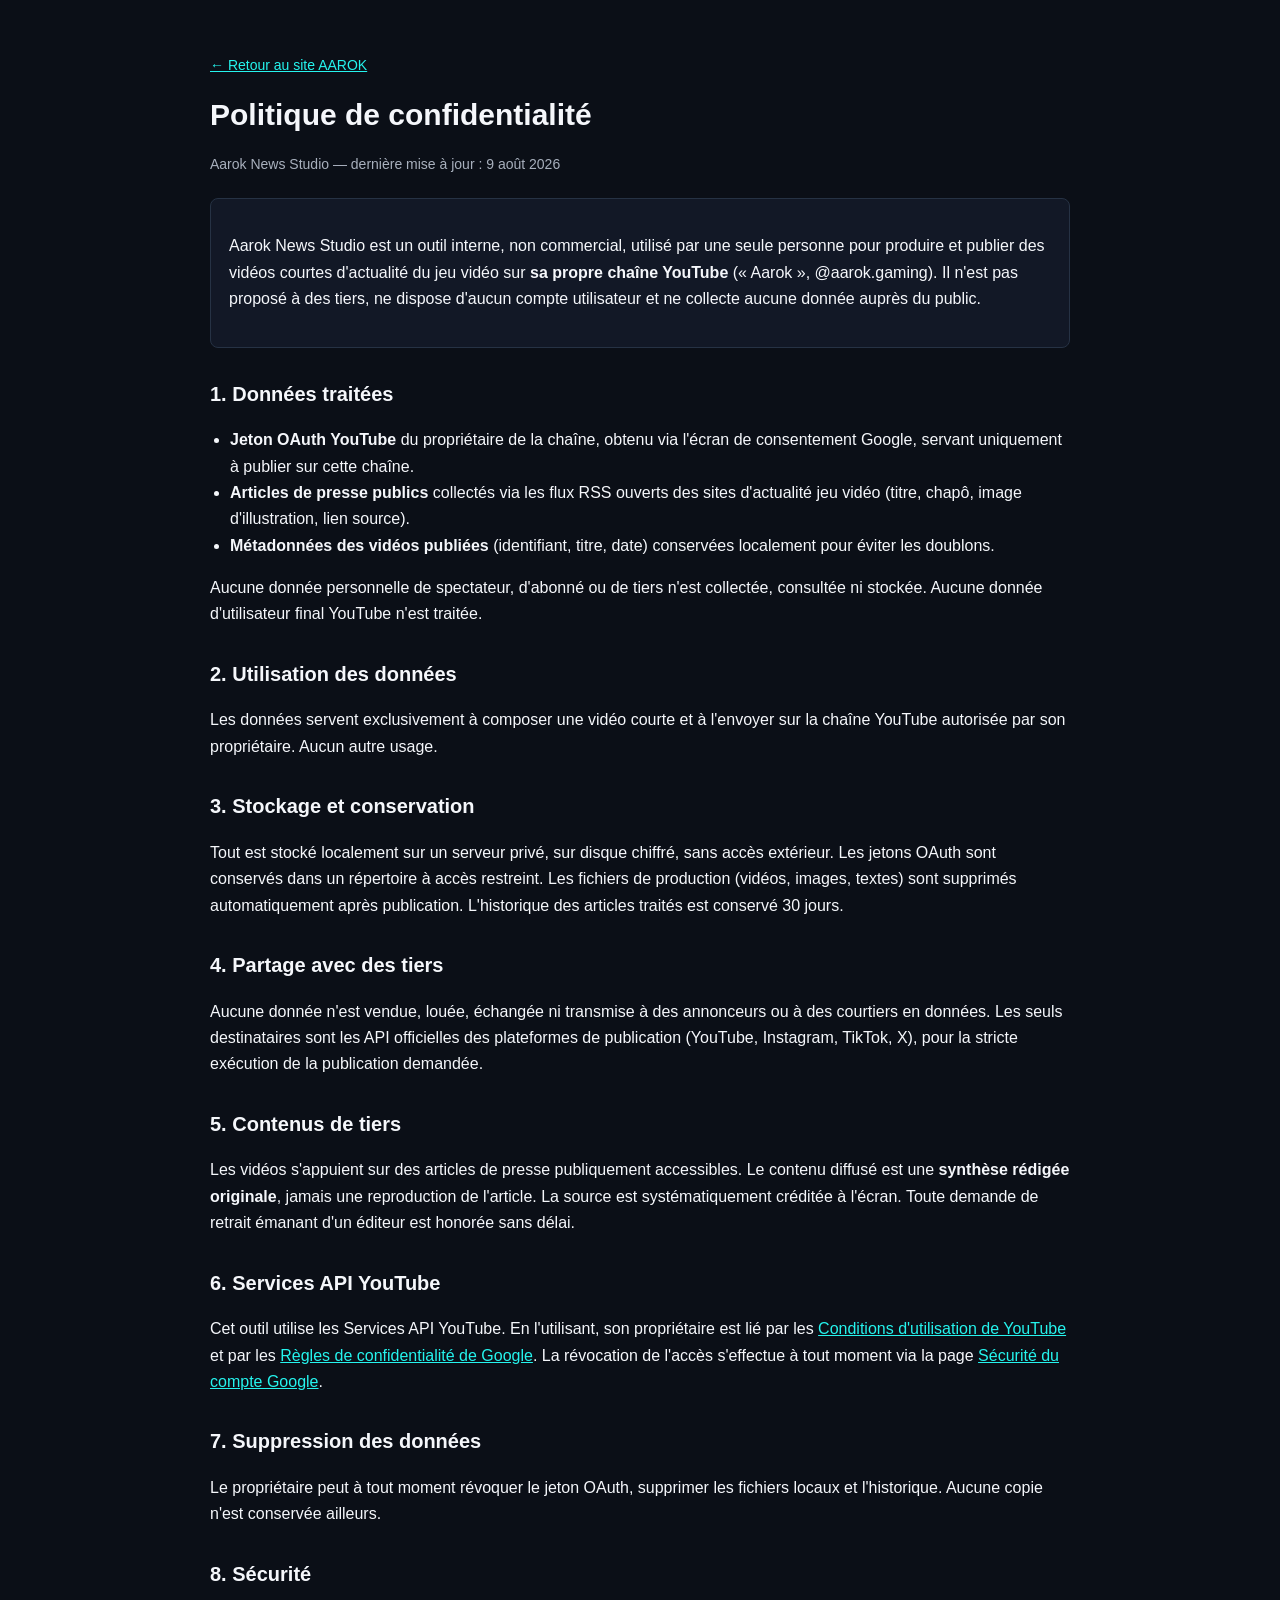
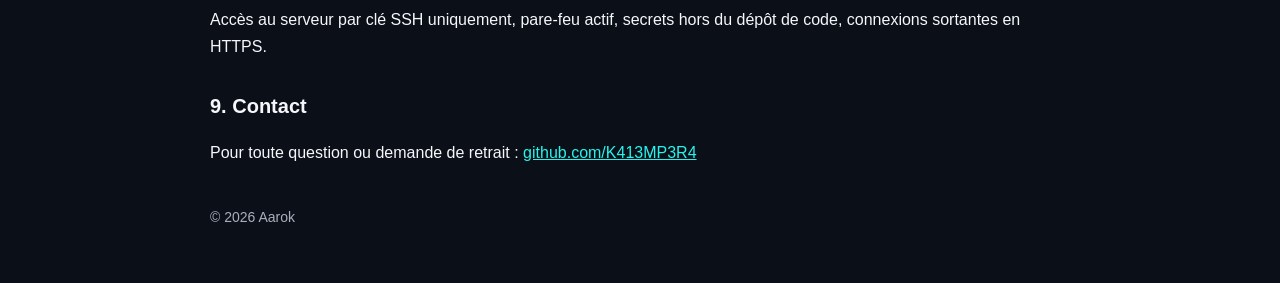
==== privacy.html @ 55c45776 "Add privacy policy for Aarok NewsPolitique de confidentialite - Aarok News Studio Studio This file c" ====
<!doctype html>
  <html lang="fr">
  <head>
  <meta charset="utf-8">
  <meta name="viewport" content="width=device-width, initial-scale=1">
  <title>Politique de confidentialité — Aarok News Studio</title>
  <style>
   body{margin:0;font-family:Arial,Helvetica,sans-serif;background:#0b0f17;color:#f5f7fb;line-height:1.65}
 main{max-width:860px;margin:0 auto;padding:40px 18px}
 a{color:#25f4ee} h1{font-size:30px;line-height:1.2} h2{font-size:20px;margin-top:30px}
 .muted{color:#a8b0bd;font-size:14px}
 .panel{border:1px solid #263244;background:#121826;border-radius:8px;padding:18px;margin-top:22px}
 ul{padding-left:20px}
   </style>
   </head>
   <body>
   <main>
   <p class="muted"><a href="./">← Retour au site AAROK</a></p>

<h1>Politique de confidentialité</h1>
<p class="muted">Aarok News Studio — dernière mise à jour : 9 août 2026</p>

   <div class="panel">
   <p>Aarok News Studio est un outil interne, non commercial, utilisé par une seule
personne pour produire et publier des vidéos courtes d'actualité du jeu vidéo sur
   <strong>sa propre chaîne YouTube</strong> (« Aarok », @aarok.gaming). Il n'est pas
   proposé à des tiers, ne dispose d'aucun compte utilisateur et ne collecte aucune
donnée auprès du public.</p>
   </div>

   <h2>1. Données traitées</h2>
   <ul>
   <li><strong>Jeton OAuth YouTube</strong> du propriétaire de la chaîne, obtenu via l'écran
  de consentement Google, servant uniquement à publier sur cette chaîne.</li>
<li><strong>Articles de presse publics</strong> collectés via les flux RSS ouverts des
sites d'actualité jeu vidéo (titre, chapô, image d'illustration, lien source).</li>
  <li><strong>Métadonnées des vidéos publiées</strong> (identifiant, titre, date) conservées
localement pour éviter les doublons.</li>
</ul>
<p>Aucune donnée personnelle de spectateur, d'abonné ou de tiers n'est collectée,
consultée ni stockée. Aucune donnée d'utilisateur final YouTube n'est traitée.</p>

<h2>2. Utilisation des données</h2>
<p>Les données servent exclusivement à composer une vidéo courte et à l'envoyer sur
la chaîne YouTube autorisée par son propriétaire. Aucun autre usage.</p>

<h2>3. Stockage et conservation</h2>
  <p>Tout est stocké localement sur un serveur privé, sur disque chiffré, sans accès
extérieur. Les jetons OAuth sont conservés dans un répertoire à accès restreint.
Les fichiers de production (vidéos, images, textes) sont supprimés automatiquement
après publication. L'historique des articles traités est conservé 30 jours.</p>

<h2>4. Partage avec des tiers</h2>
  <p>Aucune donnée n'est vendue, louée, échangée ni transmise à des annonceurs ou à
des courtiers en données. Les seuls destinataires sont les API officielles des
  plateformes de publication (YouTube, Instagram, TikTok, X), pour la stricte
exécution de la publication demandée.</p>

<h2>5. Contenus de tiers</h2>
<p>Les vidéos s'appuient sur des articles de presse publiquement accessibles. Le
contenu diffusé est une <strong>synthèse rédigée originale</strong>, jamais une
reproduction de l'article. La source est systématiquement créditée à l'écran.
Toute demande de retrait émanant d'un éditeur est honorée sans délai.</p>

<h2>6. Services API YouTube</h2>
  <p>Cet outil utilise les Services API YouTube. En l'utilisant, son propriétaire est
lié par les <a href="https://www.youtube.com/t/terms">Conditions d'utilisation de
YouTube</a> et par les
  <a href="https://policies.google.com/privacy">Règles de confidentialité de Google</a>.
La révocation de l'accès s'effectue à tout moment via la page
<a href="https://myaccount.google.com/permissions">Sécurité du compte Google</a>.</p>

  <h2>7. Suppression des données</h2>
   <p>Le propriétaire peut à tout moment révoquer le jeton OAuth, supprimer les fichiers
locaux et l'historique. Aucune copie n'est conservée ailleurs.</p>

<h2>8. Sécurité</h2>
<p>Accès au serveur par clé SSH uniquement, pare-feu actif, secrets hors du dépôt de
code, connexions sortantes en HTTPS.</p>

  <h2>9. Contact</h2>
<p>Pour toute question ou demande de retrait :
<a href="https://github.com/K413MP3R4">github.com/K413MP3R4</a></p>

<p class="muted" style="margin-top:40px">© 2026 Aarok</p>
</main>
</body>
</html>
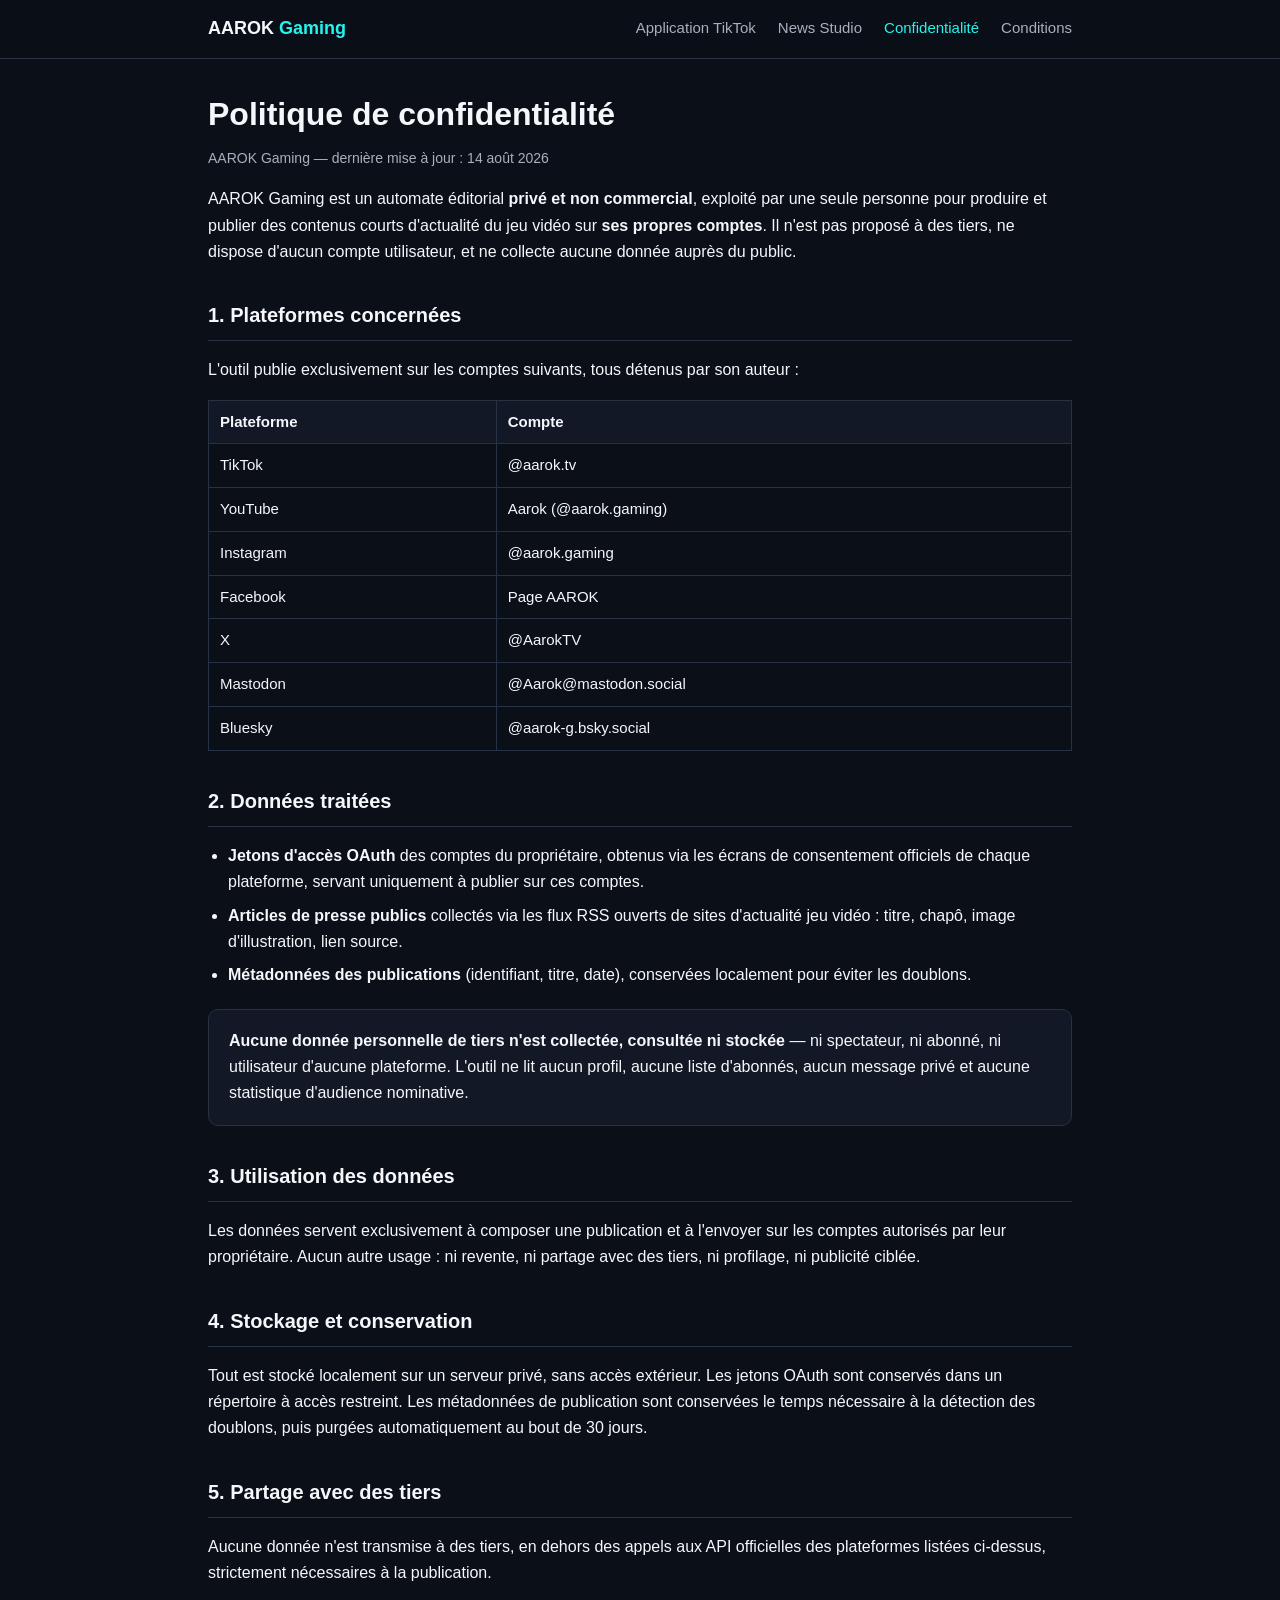
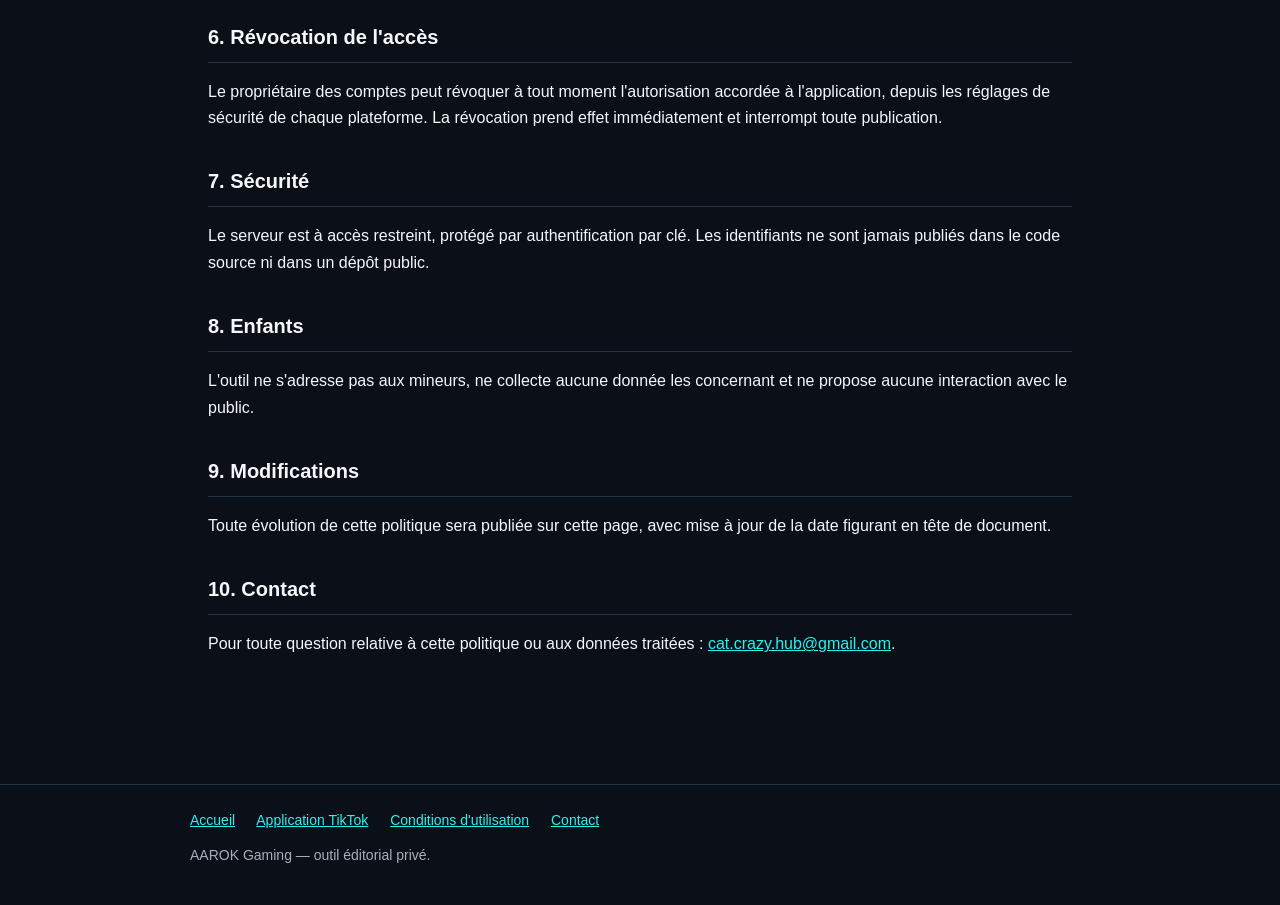
==== commit 9c36e465: "Confidentialite et conditions etendues a toutes les plateformes" ====
--- a/privacy.html
+++ b/privacy.html
@@ -1,88 +1,161 @@
-<!doctype html>
-  <html lang="fr">
-  <head>
-  <meta charset="utf-8">
-  <meta name="viewport" content="width=device-width, initial-scale=1">
-  <title>Politique de confidentialité — Aarok News Studio</title>
-  <style>
-   body{margin:0;font-family:Arial,Helvetica,sans-serif;background:#0b0f17;color:#f5f7fb;line-height:1.65}
- main{max-width:860px;margin:0 auto;padding:40px 18px}
- a{color:#25f4ee} h1{font-size:30px;line-height:1.2} h2{font-size:20px;margin-top:30px}
- .muted{color:#a8b0bd;font-size:14px}
- .panel{border:1px solid #263244;background:#121826;border-radius:8px;padding:18px;margin-top:22px}
- ul{padding-left:20px}
-   </style>
-   </head>
-   <body>
-   <main>
-   <p class="muted"><a href="./">← Retour au site AAROK</a></p>
+<!DOCTYPE html>
+<html lang="fr">
+<head>
+<meta charset="utf-8">
+<meta name="viewport" content="width=device-width, initial-scale=1">
+<title>Politique de confidentialité — AAROK Gaming</title>
+<meta name="description" content="Politique de confidentialité de l'automate éditorial AAROK Gaming : données traitées, conservation, droits, contact.">
+<style>
+  :root{--bg:#0b0f17;--panel:#121826;--line:#263244;--text:#f5f7fb;--muted:#a8b0bd;--cyan:#25f4ee}
+  *{box-sizing:border-box}
+  body{margin:0;background:var(--bg);color:var(--text);line-height:1.65;
+       font-family:-apple-system,BlinkMacSystemFont,"Segoe UI",Arial,Helvetica,sans-serif}
+  a{color:var(--cyan)}
+  header{border-bottom:1px solid var(--line);background:rgba(11,15,23,.95);
+         position:sticky;top:0;z-index:10;backdrop-filter:blur(8px)}
+  nav{max-width:900px;margin:0 auto;padding:14px 18px;display:flex;flex-wrap:wrap;
+      gap:6px 22px;align-items:center}
+  nav .marque{font-weight:700;font-size:18px;margin-right:auto;color:var(--text);text-decoration:none}
+  nav .marque span{color:var(--cyan)}
+  nav a{color:var(--muted);text-decoration:none;font-size:15px}
+  nav a:hover,nav a.actif{color:var(--cyan)}
+  main{max-width:900px;margin:0 auto;padding:36px 18px 60px}
+  h1{font-size:clamp(24px,4vw,32px);line-height:1.2;margin:0 0 6px}
+  h2{font-size:20px;margin:34px 0 10px;padding-bottom:8px;border-bottom:1px solid var(--line)}
+  .muted{color:var(--muted);font-size:14px}
+  .panel{border:1px solid var(--line);background:var(--panel);border-radius:10px;
+         padding:18px 20px;margin-top:20px}
+  ul{padding-left:20px} li{margin:7px 0}
+  table{border-collapse:collapse;width:100%;margin-top:12px;font-size:15px}
+  td,th{border:1px solid var(--line);padding:9px 11px;text-align:left;vertical-align:top}
+  th{background:var(--panel);font-weight:600}
+  code{background:#1c2534;border-radius:4px;padding:2px 6px;font-size:14px;
+       font-family:ui-monospace,SFMono-Regular,Consolas,monospace}
+  footer{border-top:1px solid var(--line);margin-top:50px;padding:24px 18px;
+         color:var(--muted);font-size:14px}
+  footer div{max-width:900px;margin:0 auto} footer a{margin-right:18px}
+</style>
+</head>
+<body>
 
-<h1>Politique de confidentialité</h1>
-<p class="muted">Aarok News Studio — dernière mise à jour : 9 août 2026</p>
+<header>
+  <nav>
+    <a class="marque" href="./">AAROK <span>Gaming</span></a>
+    <a href="tiktok-app.html">Application TikTok</a>
+    <a href="news-studio.html">News Studio</a>
+    <a href="privacy.html" class="actif">Confidentialité</a>
+    <a href="terms.html">Conditions</a>
+  </nav>
+</header>
 
-   <div class="panel">
-   <p>Aarok News Studio est un outil interne, non commercial, utilisé par une seule
-personne pour produire et publier des vidéos courtes d'actualité du jeu vidéo sur
-   <strong>sa propre chaîne YouTube</strong> (« Aarok », @aarok.gaming). Il n'est pas
-   proposé à des tiers, ne dispose d'aucun compte utilisateur et ne collecte aucune
-donnée auprès du public.</p>
-   </div>
+<main>
 
-   <h2>1. Données traitées</h2>
-   <ul>
-   <li><strong>Jeton OAuth YouTube</strong> du propriétaire de la chaîne, obtenu via l'écran
-  de consentement Google, servant uniquement à publier sur cette chaîne.</li>
-<li><strong>Articles de presse publics</strong> collectés via les flux RSS ouverts des
-sites d'actualité jeu vidéo (titre, chapô, image d'illustration, lien source).</li>
-  <li><strong>Métadonnées des vidéos publiées</strong> (identifiant, titre, date) conservées
-localement pour éviter les doublons.</li>
-</ul>
-<p>Aucune donnée personnelle de spectateur, d'abonné ou de tiers n'est collectée,
-consultée ni stockée. Aucune donnée d'utilisateur final YouTube n'est traitée.</p>
+  <h1>Politique de confidentialité</h1>
+  <p class="muted">AAROK Gaming — dernière mise à jour : 14 août 2026</p>
 
-<h2>2. Utilisation des données</h2>
-<p>Les données servent exclusivement à composer une vidéo courte et à l'envoyer sur
-la chaîne YouTube autorisée par son propriétaire. Aucun autre usage.</p>
+  <p>
+    AAROK Gaming est un automate éditorial <b>privé et non commercial</b>, exploité par
+    une seule personne pour produire et publier des contenus courts d'actualité du jeu
+    vidéo sur <b>ses propres comptes</b>. Il n'est pas proposé à des tiers, ne dispose
+    d'aucun compte utilisateur, et ne collecte aucune donnée auprès du public.
+  </p>
 
-<h2>3. Stockage et conservation</h2>
-  <p>Tout est stocké localement sur un serveur privé, sur disque chiffré, sans accès
-extérieur. Les jetons OAuth sont conservés dans un répertoire à accès restreint.
-Les fichiers de production (vidéos, images, textes) sont supprimés automatiquement
-après publication. L'historique des articles traités est conservé 30 jours.</p>
+  <h2>1. Plateformes concernées</h2>
+  <p>L'outil publie exclusivement sur les comptes suivants, tous détenus par son auteur :</p>
+  <table>
+    <tr><th>Plateforme</th><th>Compte</th></tr>
+    <tr><td>TikTok</td><td>@aarok.tv</td></tr>
+    <tr><td>YouTube</td><td>Aarok (@aarok.gaming)</td></tr>
+    <tr><td>Instagram</td><td>@aarok.gaming</td></tr>
+    <tr><td>Facebook</td><td>Page AAROK</td></tr>
+    <tr><td>X</td><td>@AarokTV</td></tr>
+    <tr><td>Mastodon</td><td>@Aarok@mastodon.social</td></tr>
+    <tr><td>Bluesky</td><td>@aarok-g.bsky.social</td></tr>
+  </table>
 
-<h2>4. Partage avec des tiers</h2>
-  <p>Aucune donnée n'est vendue, louée, échangée ni transmise à des annonceurs ou à
-des courtiers en données. Les seuls destinataires sont les API officielles des
-  plateformes de publication (YouTube, Instagram, TikTok, X), pour la stricte
-exécution de la publication demandée.</p>
+  <h2>2. Données traitées</h2>
+  <ul>
+    <li><b>Jetons d'accès OAuth</b> des comptes du propriétaire, obtenus via les écrans
+        de consentement officiels de chaque plateforme, servant uniquement à publier
+        sur ces comptes.</li>
+    <li><b>Articles de presse publics</b> collectés via les flux RSS ouverts de sites
+        d'actualité jeu vidéo : titre, chapô, image d'illustration, lien source.</li>
+    <li><b>Métadonnées des publications</b> (identifiant, titre, date), conservées
+        localement pour éviter les doublons.</li>
+  </ul>
 
-<h2>5. Contenus de tiers</h2>
-<p>Les vidéos s'appuient sur des articles de presse publiquement accessibles. Le
-contenu diffusé est une <strong>synthèse rédigée originale</strong>, jamais une
-reproduction de l'article. La source est systématiquement créditée à l'écran.
-Toute demande de retrait émanant d'un éditeur est honorée sans délai.</p>
+  <div class="panel">
+    <p style="margin:0">
+      <b>Aucune donnée personnelle de tiers n'est collectée, consultée ni stockée</b> —
+      ni spectateur, ni abonné, ni utilisateur d'aucune plateforme. L'outil ne lit
+      aucun profil, aucune liste d'abonnés, aucun message privé et aucune statistique
+      d'audience nominative.
+    </p>
+  </div>
 
-<h2>6. Services API YouTube</h2>
-  <p>Cet outil utilise les Services API YouTube. En l'utilisant, son propriétaire est
-lié par les <a href="https://www.youtube.com/t/terms">Conditions d'utilisation de
-YouTube</a> et par les
-  <a href="https://policies.google.com/privacy">Règles de confidentialité de Google</a>.
-La révocation de l'accès s'effectue à tout moment via la page
-<a href="https://myaccount.google.com/permissions">Sécurité du compte Google</a>.</p>
+  <h2>3. Utilisation des données</h2>
+  <p>
+    Les données servent exclusivement à composer une publication et à l'envoyer sur les
+    comptes autorisés par leur propriétaire. Aucun autre usage : ni revente, ni partage
+    avec des tiers, ni profilage, ni publicité ciblée.
+  </p>
 
-  <h2>7. Suppression des données</h2>
-   <p>Le propriétaire peut à tout moment révoquer le jeton OAuth, supprimer les fichiers
-locaux et l'historique. Aucune copie n'est conservée ailleurs.</p>
+  <h2>4. Stockage et conservation</h2>
+  <p>
+    Tout est stocké localement sur un serveur privé, sans accès extérieur. Les jetons
+    OAuth sont conservés dans un répertoire à accès restreint. Les métadonnées de
+    publication sont conservées le temps nécessaire à la détection des doublons,
+    puis purgées automatiquement au bout de 30 jours.
+  </p>
 
-<h2>8. Sécurité</h2>
-<p>Accès au serveur par clé SSH uniquement, pare-feu actif, secrets hors du dépôt de
-code, connexions sortantes en HTTPS.</p>
+  <h2>5. Partage avec des tiers</h2>
+  <p>
+    Aucune donnée n'est transmise à des tiers, en dehors des appels aux API officielles
+    des plateformes listées ci-dessus, strictement nécessaires à la publication.
+  </p>
 
-  <h2>9. Contact</h2>
-<p>Pour toute question ou demande de retrait :
-<a href="https://github.com/K413MP3R4">github.com/K413MP3R4</a></p>
+  <h2>6. Révocation de l'accès</h2>
+  <p>
+    Le propriétaire des comptes peut révoquer à tout moment l'autorisation accordée à
+    l'application, depuis les réglages de sécurité de chaque plateforme. La révocation
+    prend effet immédiatement et interrompt toute publication.
+  </p>
 
-<p class="muted" style="margin-top:40px">© 2026 Aarok</p>
+  <h2>7. Sécurité</h2>
+  <p>
+    Le serveur est à accès restreint, protégé par authentification par clé. Les
+    identifiants ne sont jamais publiés dans le code source ni dans un dépôt public.
+  </p>
+
+  <h2>8. Enfants</h2>
+  <p>
+    L'outil ne s'adresse pas aux mineurs, ne collecte aucune donnée les concernant et
+    ne propose aucune interaction avec le public.
+  </p>
+
+  <h2>9. Modifications</h2>
+  <p>
+    Toute évolution de cette politique sera publiée sur cette page, avec mise à jour de
+    la date figurant en tête de document.
+  </p>
+
+  <h2>10. Contact</h2>
+  <p>
+    Pour toute question relative à cette politique ou aux données traitées :
+    <a href="mailto:cat.crazy.hub@gmail.com">cat.crazy.hub@gmail.com</a>.
+  </p>
+
 </main>
+
+<footer>
+  <div>
+    <a href="./">Accueil</a>
+    <a href="tiktok-app.html">Application TikTok</a>
+    <a href="terms.html">Conditions d'utilisation</a>
+    <a href="mailto:cat.crazy.hub@gmail.com">Contact</a>
+    <p style="margin-top:12px">AAROK Gaming — outil éditorial privé.</p>
+  </div>
+</footer>
+
 </body>
 </html>
